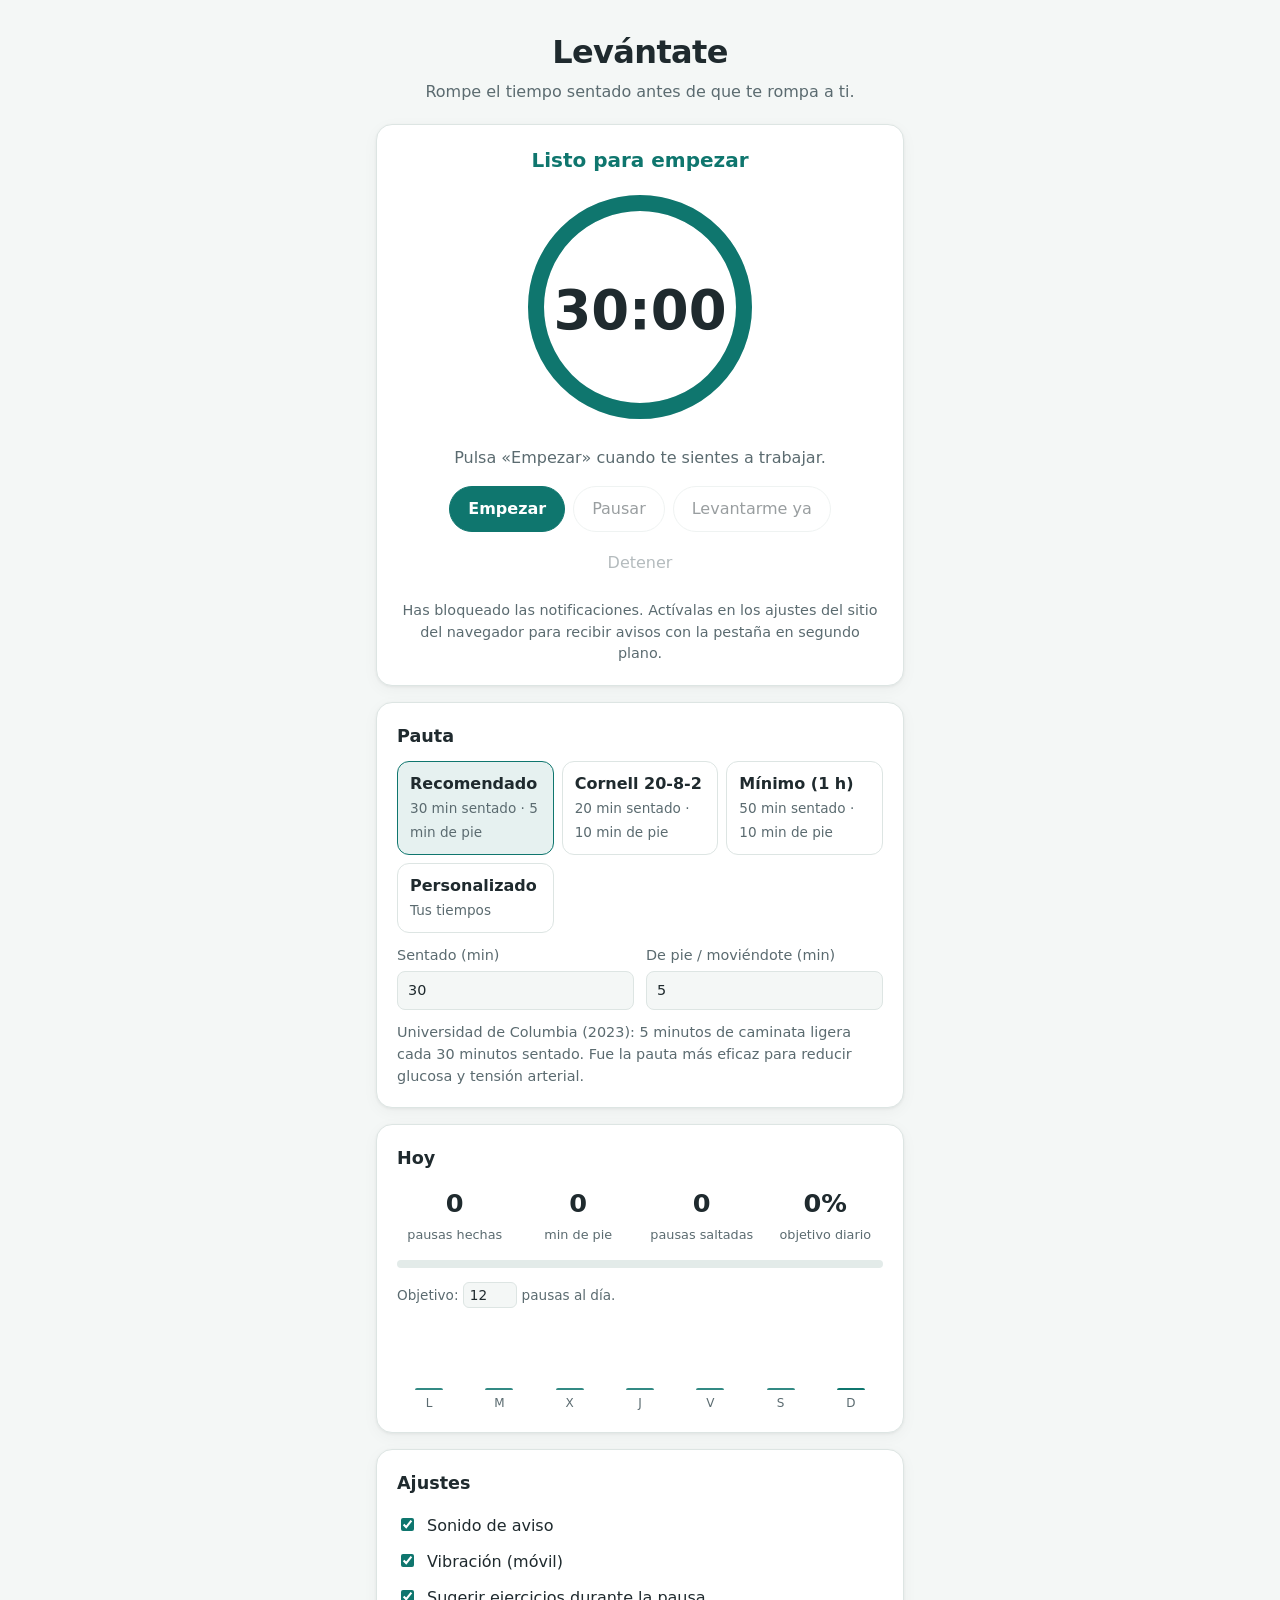
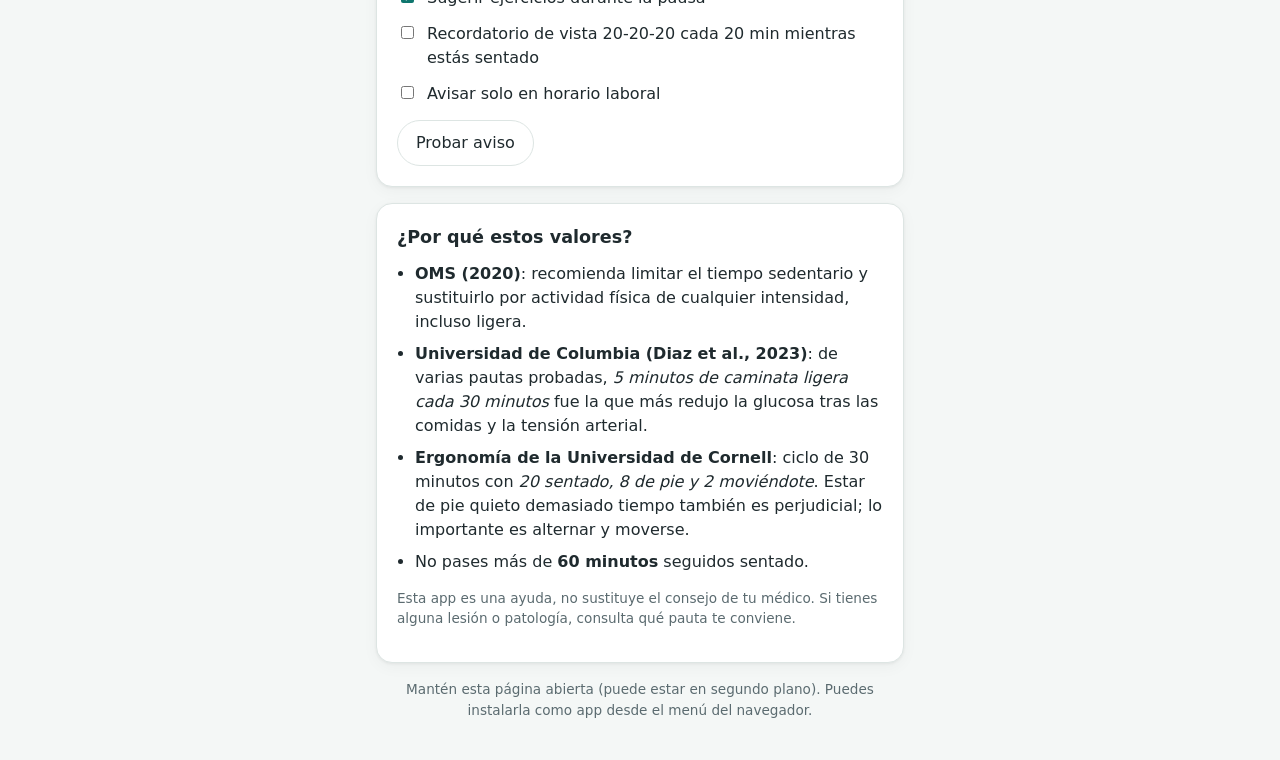
==== index.html @ d12fd1b6 "Crear app Levántate: avisos para levantarse y volver a sentarse PWA estática con pautas médicas (Col" ====
<!doctype html>
<html lang="es">
<head>
  <meta charset="utf-8">
  <meta name="viewport" content="width=device-width, initial-scale=1">
  <title>Levántate</title>
  <meta name="description" content="Recordatorios para levantarte y moverte mientras trabajas sentado, con pautas recomendadas por estudios médicos.">
  <meta name="theme-color" content="#0f766e">
  <link rel="manifest" href="manifest.webmanifest">
  <link rel="icon" href="icons/icon.svg" type="image/svg+xml">
  <link rel="apple-touch-icon" href="icons/icon-192.png">
  <link rel="stylesheet" href="styles.css">
</head>
<body>
  <main class="app">
    <header class="top">
      <h1>Levántate</h1>
      <p class="subtitle">Rompe el tiempo sentado antes de que te rompa a ti.</p>
    </header>

    <section class="card timer-card" aria-live="polite">
      <div class="phase" id="phaseLabel">Listo para empezar</div>
      <div class="ring-wrap">
        <svg class="ring" viewBox="0 0 120 120" aria-hidden="true">
          <circle class="ring-bg" cx="60" cy="60" r="52"></circle>
          <circle class="ring-fg" id="ringFg" cx="60" cy="60" r="52"></circle>
        </svg>
        <div class="time" id="timeLeft">30:00</div>
      </div>
      <div class="hint" id="phaseHint">Pulsa «Empezar» cuando te sientes a trabajar.</div>

      <div class="exercise hidden" id="exerciseBox">
        <div class="exercise-title">Mientras estás de pie prueba:</div>
        <div class="exercise-name" id="exerciseName"></div>
        <div class="exercise-desc" id="exerciseDesc"></div>
        <button class="link" id="nextExercise" type="button">Otra sugerencia</button>
      </div>

      <div class="controls">
        <button class="btn primary" id="startBtn" type="button">Empezar</button>
        <button class="btn" id="pauseBtn" type="button" disabled>Pausar</button>
        <button class="btn" id="skipBtn" type="button" disabled>Saltar fase</button>
        <button class="btn ghost" id="stopBtn" type="button" disabled>Detener</button>
      </div>
      <div class="notice hidden" id="permNotice">
        Las notificaciones están desactivadas. Solo oirás el sonido con la pestaña abierta.
        <button class="link" id="permBtn" type="button">Activar notificaciones</button>
      </div>
    </section>

    <section class="card">
      <h2>Pauta</h2>
      <div class="presets" id="presets" role="radiogroup" aria-label="Pauta de pausas"></div>
      <div class="custom" id="customBox">
        <label>Sentado (min)
          <input type="number" id="sitInput" min="1" max="180" step="1">
        </label>
        <label>De pie / moviéndote (min)
          <input type="number" id="standInput" min="1" max="60" step="1">
        </label>
      </div>
      <p class="preset-info" id="presetInfo"></p>
    </section>

    <section class="card">
      <h2>Hoy</h2>
      <div class="stats">
        <div class="stat"><span class="stat-num" id="statBreaks">0</span><span class="stat-label">pausas hechas</span></div>
        <div class="stat"><span class="stat-num" id="statStand">0</span><span class="stat-label">min de pie</span></div>
        <div class="stat"><span class="stat-num" id="statSkipped">0</span><span class="stat-label">pausas saltadas</span></div>
        <div class="stat"><span class="stat-num" id="statGoal">0%</span><span class="stat-label">objetivo diario</span></div>
      </div>
      <div class="goal-bar"><div class="goal-fill" id="goalFill"></div></div>
      <p class="small">Objetivo: <input type="number" id="goalInput" min="1" max="30" class="inline-num"> pausas al día.</p>
      <div class="week" id="weekChart" aria-label="Pausas de los últimos 7 días"></div>
    </section>

    <section class="card">
      <h2>Ajustes</h2>
      <label class="toggle"><input type="checkbox" id="soundToggle"> Sonido de aviso</label>
      <label class="toggle"><input type="checkbox" id="vibrateToggle"> Vibración (móvil)</label>
      <label class="toggle"><input type="checkbox" id="exerciseToggle"> Sugerir ejercicios durante la pausa</label>
      <label class="toggle"><input type="checkbox" id="eyesToggle"> Recordatorio de vista 20-20-20 cada 20 min mientras estás sentado</label>
      <label class="toggle"><input type="checkbox" id="hoursToggle"> Avisar solo en horario laboral</label>
      <div class="custom hours" id="hoursBox">
        <label>Desde <input type="time" id="hoursFrom"></label>
        <label>Hasta <input type="time" id="hoursTo"></label>
      </div>
      <button class="btn small-btn" id="testBtn" type="button">Probar aviso</button>
    </section>

    <section class="card evidence">
      <h2>¿Por qué estos valores?</h2>
      <ul>
        <li><strong>OMS (2020)</strong>: recomienda limitar el tiempo sedentario y sustituirlo por actividad física de cualquier intensidad, incluso ligera.</li>
        <li><strong>Universidad de Columbia (Diaz et al., 2023)</strong>: de varias pautas probadas, <em>5 minutos de caminata ligera cada 30 minutos</em> fue la que más redujo la glucosa tras las comidas y la tensión arterial.</li>
        <li><strong>Ergonomía de la Universidad de Cornell</strong>: ciclo de 30 minutos con <em>20 sentado, 8 de pie y 2 moviéndote</em>. Estar de pie quieto demasiado tiempo también es perjudicial; lo importante es alternar y moverse.</li>
        <li>No pases más de <strong>60 minutos</strong> seguidos sentado.</li>
      </ul>
      <p class="small">Esta app es una ayuda, no sustituye el consejo de tu médico. Si tienes alguna lesión o patología, consulta qué pauta te conviene.</p>
    </section>

    <footer class="foot small">
      Mantén esta página abierta (puede estar en segundo plano). Puedes instalarla como app desde el menú del navegador.
    </footer>
  </main>

  <script src="app.js"></script>
</body>
</html>
---- styles.css ----
:root {
  --bg: #f4f7f6;
  --card: #ffffff;
  --text: #1f2a2e;
  --muted: #5b6b70;
  --border: #dde5e3;
  --sit: #0f766e;
  --stand: #ea580c;
  --accent: #0f766e;
  --accent-text: #ffffff;
  --ring-bg: #e3ebe9;
  --shadow: 0 1px 3px rgba(0, 0, 0, 0.06), 0 4px 16px rgba(0, 0, 0, 0.04);
}

@media (prefers-color-scheme: dark) {
  :root {
    --bg: #0e1517;
    --card: #172124;
    --text: #e6eeec;
    --muted: #93a5a8;
    --border: #26363a;
    --sit: #2dd4bf;
    --stand: #fb923c;
    --accent: #14b8a6;
    --accent-text: #04201c;
    --ring-bg: #23322f;
    --shadow: none;
  }
}

* { box-sizing: border-box; }

body {
  margin: 0;
  background: var(--bg);
  color: var(--text);
  font-family: system-ui, -apple-system, "Segoe UI", Roboto, sans-serif;
  line-height: 1.5;
}

body.standing { --accent: var(--stand); }

.app {
  max-width: 560px;
  margin: 0 auto;
  padding: 16px 16px 40px;
}

.top { text-align: center; margin: 12px 0 20px; }
.top h1 { margin: 0; font-size: 2rem; letter-spacing: -0.02em; }
.subtitle { margin: 4px 0 0; color: var(--muted); }

.card {
  background: var(--card);
  border: 1px solid var(--border);
  border-radius: 16px;
  padding: 20px;
  margin-bottom: 16px;
  box-shadow: var(--shadow);
}

.card h2 { margin: 0 0 12px; font-size: 1.1rem; }

.timer-card { text-align: center; }

.phase {
  font-weight: 700;
  font-size: 1.25rem;
  color: var(--accent);
}

.ring-wrap {
  position: relative;
  width: min(240px, 70vw);
  aspect-ratio: 1;
  margin: 12px auto;
}

.ring { width: 100%; height: 100%; transform: rotate(-90deg); }
.ring circle { fill: none; stroke-width: 8; }
.ring-bg { stroke: var(--ring-bg); }
.ring-fg {
  stroke: var(--accent);
  stroke-linecap: round;
  stroke-dasharray: 326.73;
  stroke-dashoffset: 0;
  transition: stroke-dashoffset 0.9s linear, stroke 0.3s;
}

.time {
  position: absolute;
  inset: 0;
  display: grid;
  place-items: center;
  font-size: clamp(2.4rem, 12vw, 3.4rem);
  font-weight: 700;
  font-variant-numeric: tabular-nums;
}

.hint { color: var(--muted); min-height: 1.5em; }

.exercise {
  margin: 16px 0 4px;
  padding: 14px;
  border-radius: 12px;
  background: color-mix(in srgb, var(--stand) 12%, transparent);
  text-align: left;
}
.exercise-title { font-size: 0.85rem; color: var(--muted); }
.exercise-name { font-weight: 700; font-size: 1.05rem; margin-top: 2px; }
.exercise-desc { margin: 4px 0 6px; }

.controls {
  display: flex;
  flex-wrap: wrap;
  gap: 8px;
  justify-content: center;
  margin-top: 16px;
}

.btn {
  font: inherit;
  padding: 10px 18px;
  border-radius: 999px;
  border: 1px solid var(--border);
  background: transparent;
  color: var(--text);
  cursor: pointer;
}
.btn:hover:not(:disabled) { border-color: var(--accent); }
.btn:disabled { opacity: 0.45; cursor: default; }
.btn.primary {
  background: var(--accent);
  border-color: var(--accent);
  color: var(--accent-text);
  font-weight: 600;
}
.btn.ghost { border-color: transparent; color: var(--muted); }
.small-btn { margin-top: 8px; }

.link {
  font: inherit;
  background: none;
  border: none;
  padding: 0;
  color: var(--accent);
  text-decoration: underline;
  cursor: pointer;
}

.notice {
  margin-top: 14px;
  font-size: 0.9rem;
  color: var(--muted);
}

.presets {
  display: grid;
  grid-template-columns: repeat(auto-fit, minmax(150px, 1fr));
  gap: 8px;
}

.preset {
  font: inherit;
  text-align: left;
  padding: 10px 12px;
  border-radius: 12px;
  border: 1px solid var(--border);
  background: transparent;
  color: var(--text);
  cursor: pointer;
}
.preset[aria-checked="true"] {
  border-color: var(--sit);
  background: color-mix(in srgb, var(--sit) 10%, transparent);
}
.preset-name { font-weight: 600; display: block; }
.preset-vals { font-size: 0.85rem; color: var(--muted); }

.custom {
  display: flex;
  gap: 12px;
  flex-wrap: wrap;
  margin-top: 12px;
}
.custom label { display: flex; flex-direction: column; font-size: 0.9rem; color: var(--muted); flex: 1 1 140px; }
.custom input {
  font: inherit;
  margin-top: 4px;
  padding: 8px 10px;
  border-radius: 8px;
  border: 1px solid var(--border);
  background: var(--bg);
  color: var(--text);
}

.preset-info { color: var(--muted); font-size: 0.9rem; margin: 12px 0 0; }

.stats {
  display: grid;
  grid-template-columns: repeat(4, 1fr);
  gap: 8px;
  text-align: center;
}
@media (max-width: 420px) { .stats { grid-template-columns: repeat(2, 1fr); } }
.stat-num { display: block; font-size: 1.6rem; font-weight: 700; font-variant-numeric: tabular-nums; }
.stat-label { font-size: 0.8rem; color: var(--muted); }

.goal-bar {
  height: 8px;
  border-radius: 999px;
  background: var(--ring-bg);
  margin-top: 14px;
  overflow: hidden;
}
.goal-fill { height: 100%; width: 0; background: var(--sit); transition: width 0.4s; }

.inline-num {
  font: inherit;
  width: 4em;
  padding: 2px 6px;
  border-radius: 6px;
  border: 1px solid var(--border);
  background: var(--bg);
  color: var(--text);
}

.week {
  display: flex;
  align-items: flex-end;
  gap: 6px;
  height: 90px;
  margin-top: 8px;
}
.week-col { flex: 1; display: flex; flex-direction: column; align-items: center; justify-content: flex-end; height: 100%; }
.week-bar { width: 100%; max-width: 28px; background: var(--sit); border-radius: 4px 4px 0 0; min-height: 2px; opacity: 0.85; }
.week-col.today .week-bar { opacity: 1; }
.week-day { font-size: 0.75rem; color: var(--muted); margin-top: 4px; }
.week-val { font-size: 0.7rem; color: var(--muted); }

.toggle { display: flex; gap: 10px; align-items: flex-start; padding: 6px 0; cursor: pointer; }
.toggle input { margin-top: 4px; accent-color: var(--sit); }

.evidence ul { padding-left: 18px; margin: 0; }
.evidence li { margin-bottom: 8px; }

.small { font-size: 0.85rem; color: var(--muted); }
.foot { text-align: center; }
.hidden { display: none !important; }
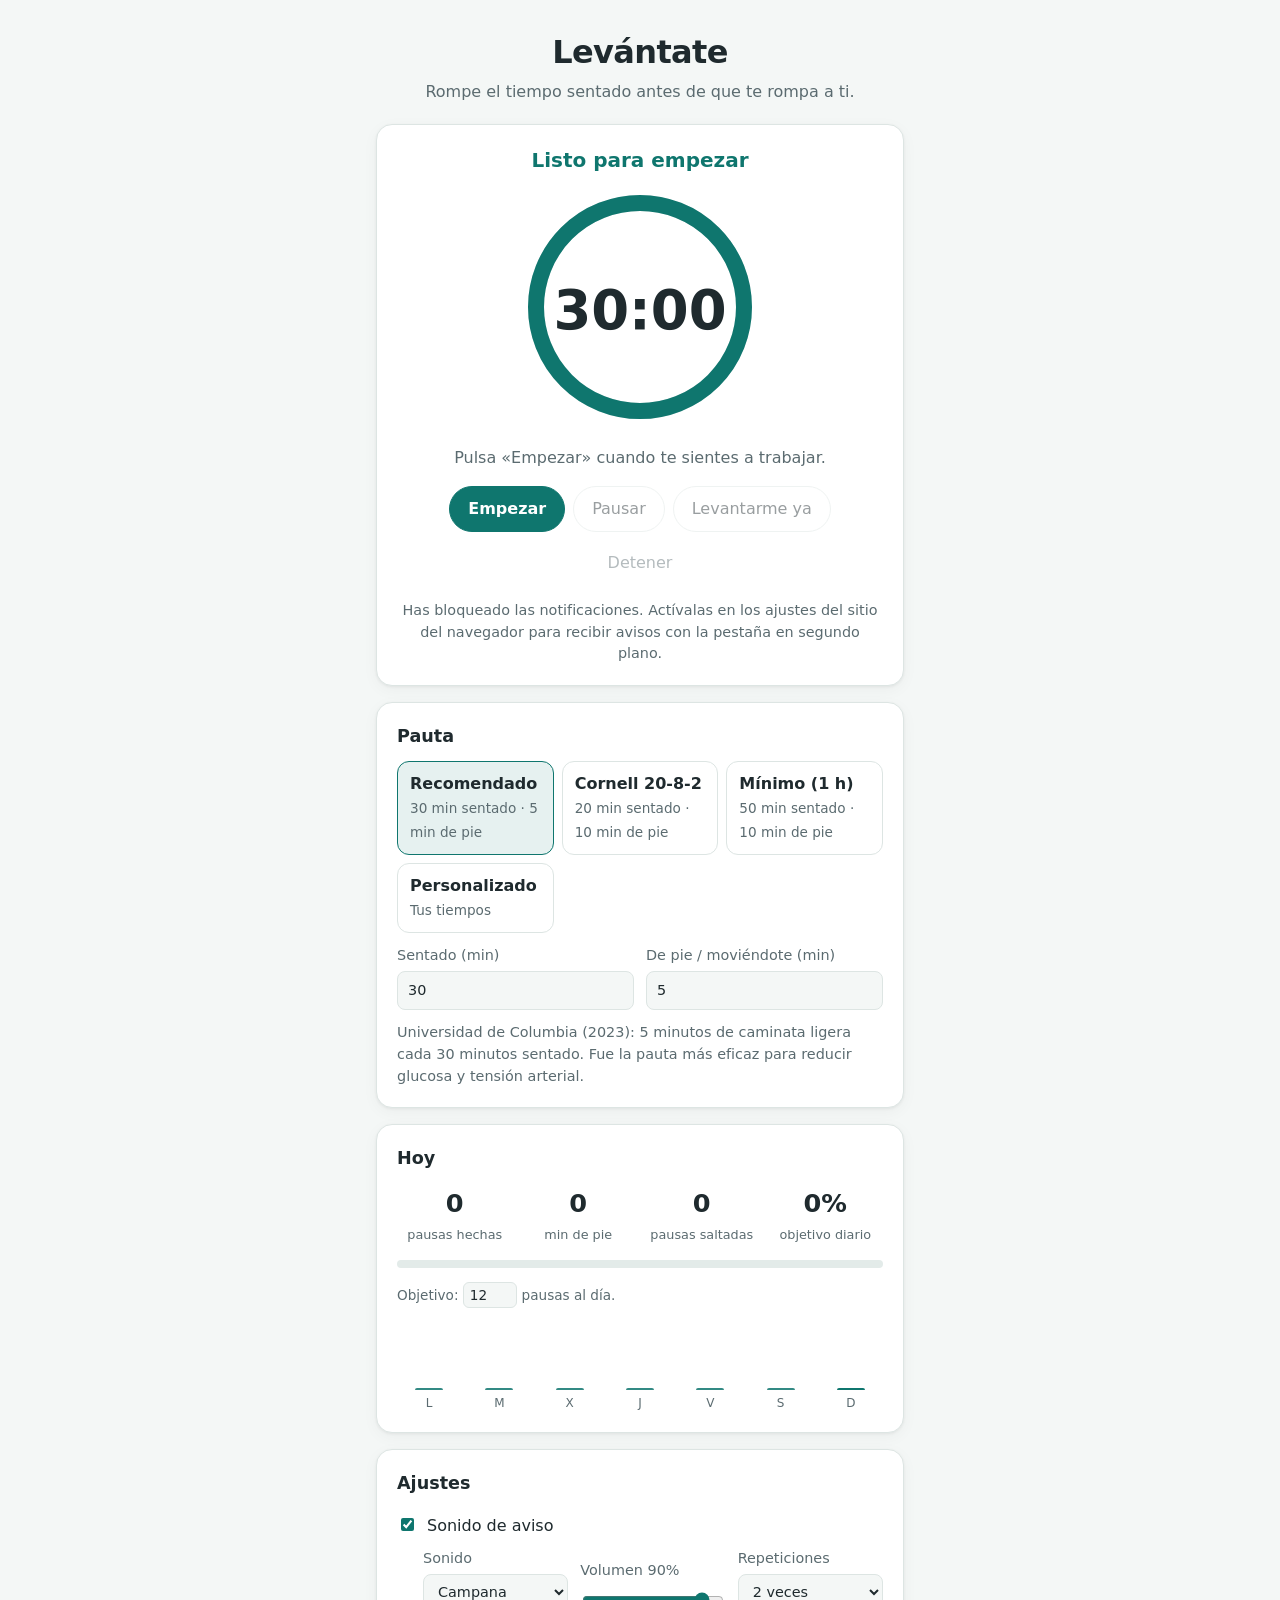
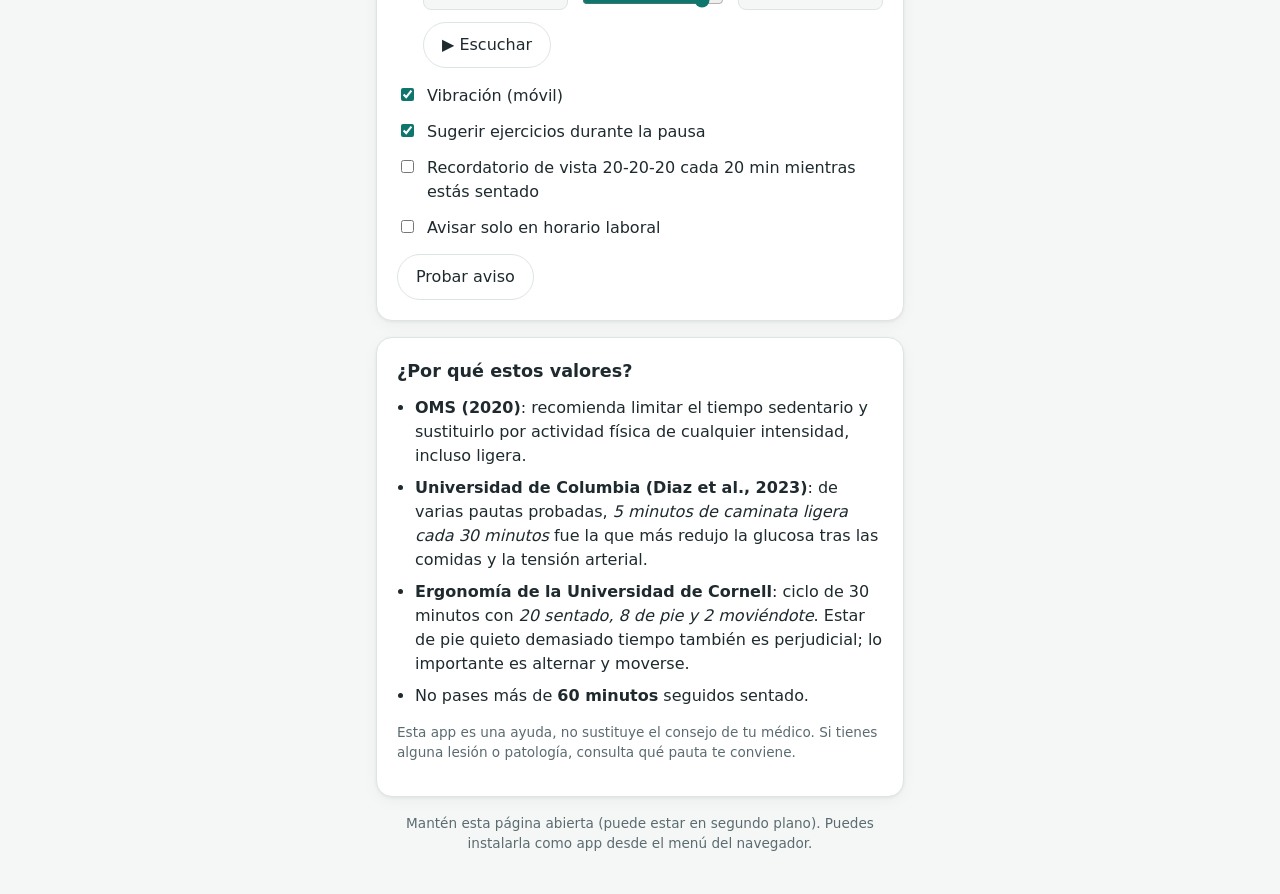
==== commit 8576add8: "Elegir sonido de aviso, volumen más alto y repeticiones Seis sonidos sintetizados (campana, alarma, " ====
--- a/index.html
+++ b/index.html
@@ -78,6 +78,23 @@
     <section class="card">
       <h2>Ajustes</h2>
       <label class="toggle"><input type="checkbox" id="soundToggle"> Sonido de aviso</label>
+      <div class="sound-box" id="soundBox">
+        <label>Sonido
+          <select id="soundType"></select>
+        </label>
+        <label><span>Volumen <span id="volumeVal"></span></span>
+          <input type="range" id="volumeInput" min="10" max="100" step="5">
+        </label>
+        <label>Repeticiones
+          <select id="repeatInput">
+            <option value="1">1 vez</option>
+            <option value="2">2 veces</option>
+            <option value="3">3 veces</option>
+            <option value="5">5 veces</option>
+          </select>
+        </label>
+        <button class="btn small-btn" id="soundTestBtn" type="button">▶ Escuchar</button>
+      </div>
       <label class="toggle"><input type="checkbox" id="vibrateToggle"> Vibración (móvil)</label>
       <label class="toggle"><input type="checkbox" id="exerciseToggle"> Sugerir ejercicios durante la pausa</label>
       <label class="toggle"><input type="checkbox" id="eyesToggle"> Recordatorio de vista 20-20-20 cada 20 min mientras estás sentado</label>
--- a/styles.css
+++ b/styles.css
@@ -238,6 +238,26 @@
 .week-day { font-size: 0.75rem; color: var(--muted); margin-top: 4px; }
 .week-val { font-size: 0.7rem; color: var(--muted); }
 
+.sound-box {
+  display: flex;
+  flex-wrap: wrap;
+  gap: 12px;
+  align-items: flex-end;
+  margin: 4px 0 10px 26px;
+}
+.sound-box label { display: flex; flex-direction: column; font-size: 0.9rem; color: var(--muted); flex: 1 1 130px; }
+.sound-box select {
+  font: inherit;
+  margin-top: 4px;
+  padding: 8px 10px;
+  border-radius: 8px;
+  border: 1px solid var(--border);
+  background: var(--bg);
+  color: var(--text);
+}
+.sound-box input[type="range"] { margin-top: 10px; accent-color: var(--sit); }
+.sound-box .small-btn { margin-top: 0; }
+
 .toggle { display: flex; gap: 10px; align-items: flex-start; padding: 6px 0; cursor: pointer; }
 .toggle input { margin-top: 4px; accent-color: var(--sit); }
 
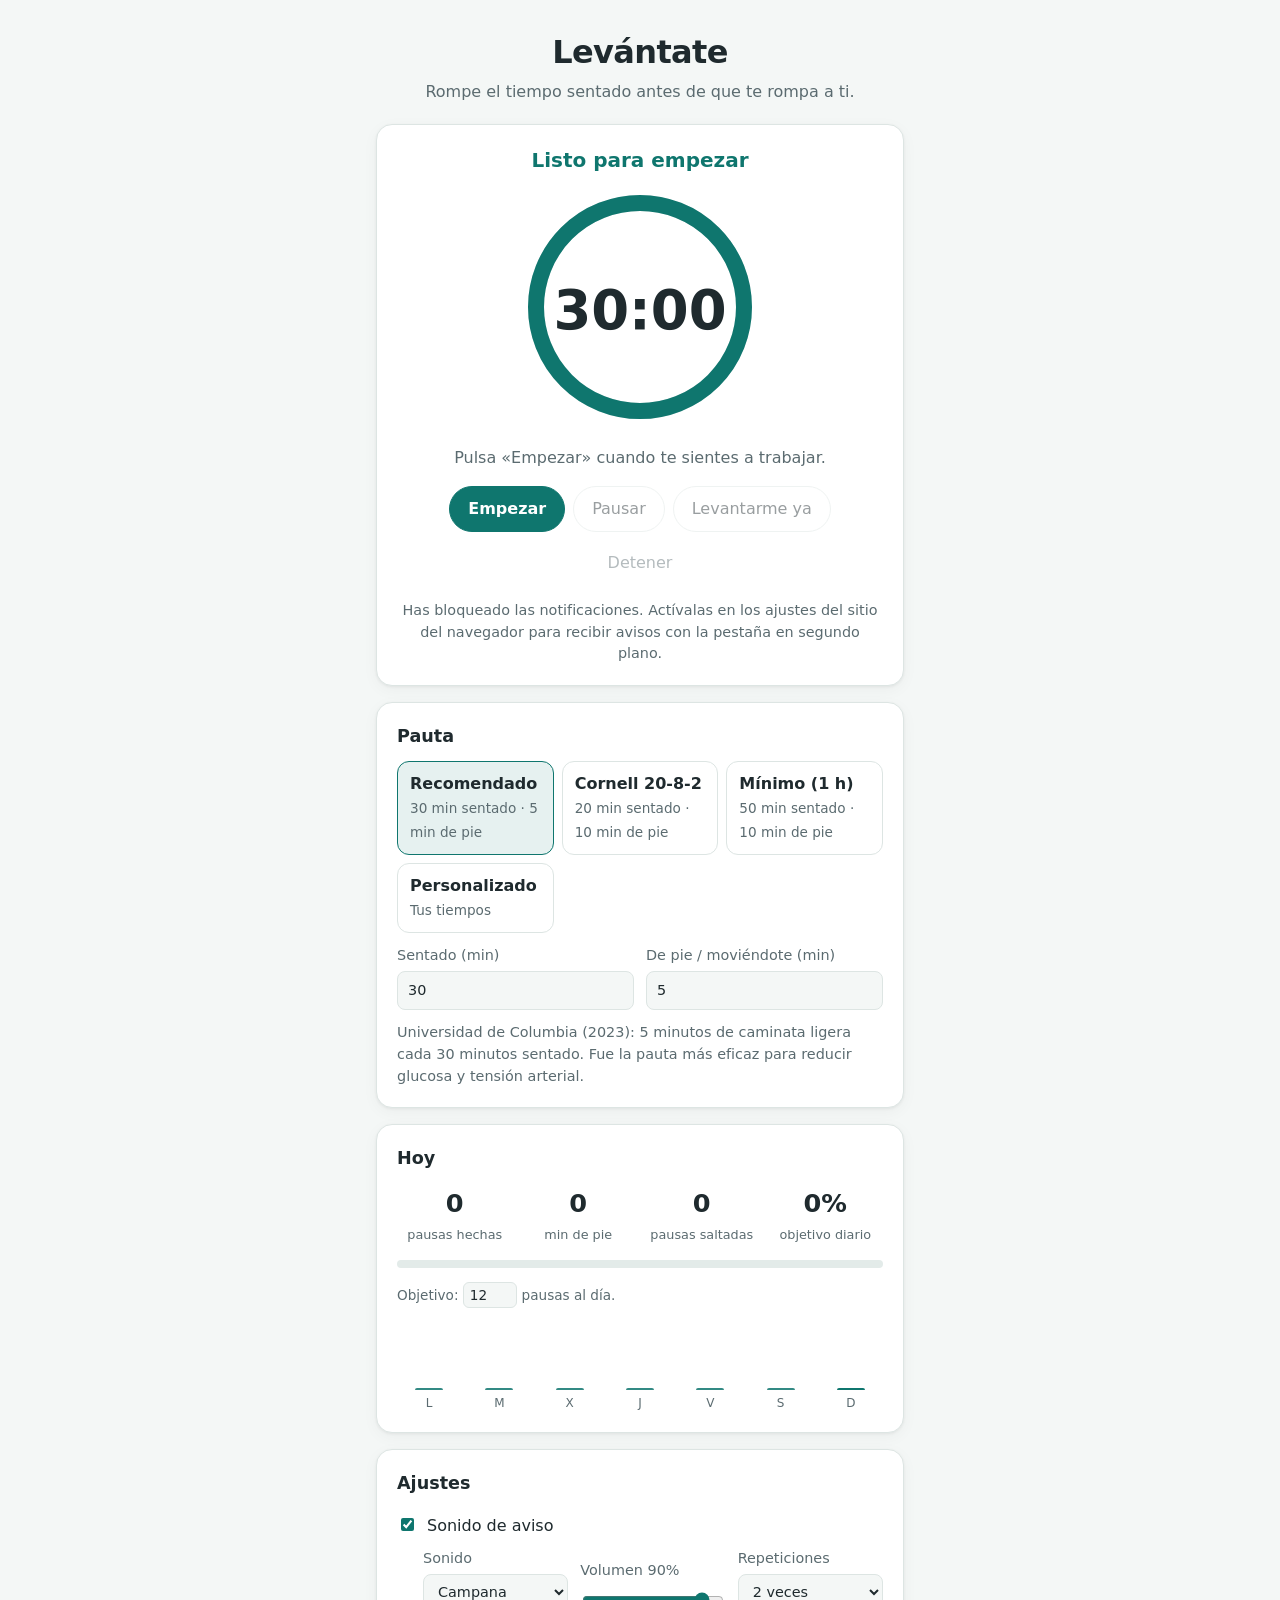
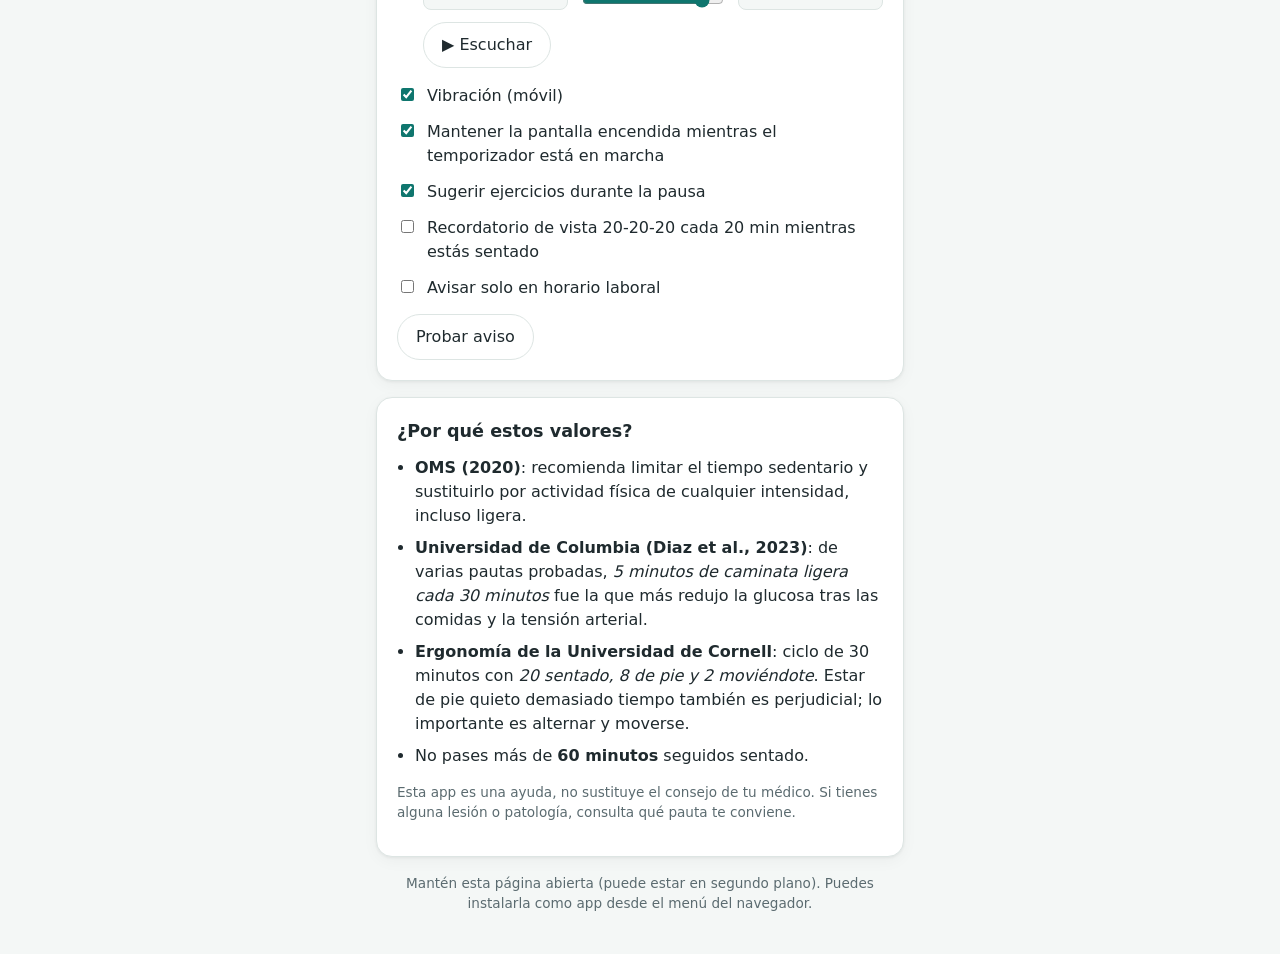
==== commit c77bf3d9: "Mejoras para iPhone: sonido en modo silencio, pantalla encendida y guía - audioSession 'playback' pa" ====
--- a/index.html
+++ b/index.html
@@ -9,6 +9,9 @@
   <link rel="manifest" href="manifest.webmanifest">
   <link rel="icon" href="icons/icon.svg" type="image/svg+xml">
   <link rel="apple-touch-icon" href="icons/icon-192.png">
+  <meta name="apple-mobile-web-app-capable" content="yes">
+  <meta name="apple-mobile-web-app-title" content="Levántate">
+  <meta name="apple-mobile-web-app-status-bar-style" content="default">
   <link rel="stylesheet" href="styles.css">
 </head>
 <body>
@@ -17,6 +20,15 @@
       <h1>Levántate</h1>
       <p class="subtitle">Rompe el tiempo sentado antes de que te rompa a ti.</p>
     </header>
+
+    <details class="card ios-help hidden" id="iosHelp">
+      <summary>Uso en iPhone</summary>
+      <ol>
+        <li id="iosInstall">Pulsa <strong>Compartir</strong> <span aria-hidden="true">⬆︎</span> → <strong>Añadir a pantalla de inicio</strong> y abre la app desde ese icono. Solo así iOS permite notificaciones.</li>
+        <li>iOS detiene las webs al bloquear la pantalla o cambiar de app. Deja la app <strong>abierta en primer plano</strong> con «Mantener la pantalla encendida» activado (por ejemplo, con el móvil en un soporte junto al ordenador).</li>
+        <li>El sonido suena aunque el iPhone esté en silencio; el volumen lo marcan los botones laterales.</li>
+      </ol>
+    </details>
 
     <section class="card timer-card" aria-live="polite">
       <div class="phase" id="phaseLabel">Listo para empezar</div>
@@ -96,6 +108,7 @@
         <button class="btn small-btn" id="soundTestBtn" type="button">▶ Escuchar</button>
       </div>
       <label class="toggle"><input type="checkbox" id="vibrateToggle"> Vibración (móvil)</label>
+      <label class="toggle"><input type="checkbox" id="wakeToggle"> Mantener la pantalla encendida mientras el temporizador está en marcha</label>
       <label class="toggle"><input type="checkbox" id="exerciseToggle"> Sugerir ejercicios durante la pausa</label>
       <label class="toggle"><input type="checkbox" id="eyesToggle"> Recordatorio de vista 20-20-20 cada 20 min mientras estás sentado</label>
       <label class="toggle"><input type="checkbox" id="hoursToggle"> Avisar solo en horario laboral</label>
--- a/styles.css
+++ b/styles.css
@@ -267,3 +267,8 @@
 .small { font-size: 0.85rem; color: var(--muted); }
 .foot { text-align: center; }
 .hidden { display: none !important; }
+
+.ios-help { border-color: color-mix(in srgb, var(--stand) 50%, var(--border)); }
+.ios-help summary { font-weight: 700; cursor: pointer; }
+.ios-help ol { margin: 12px 0 0; padding-left: 20px; }
+.ios-help li { margin-bottom: 6px; }
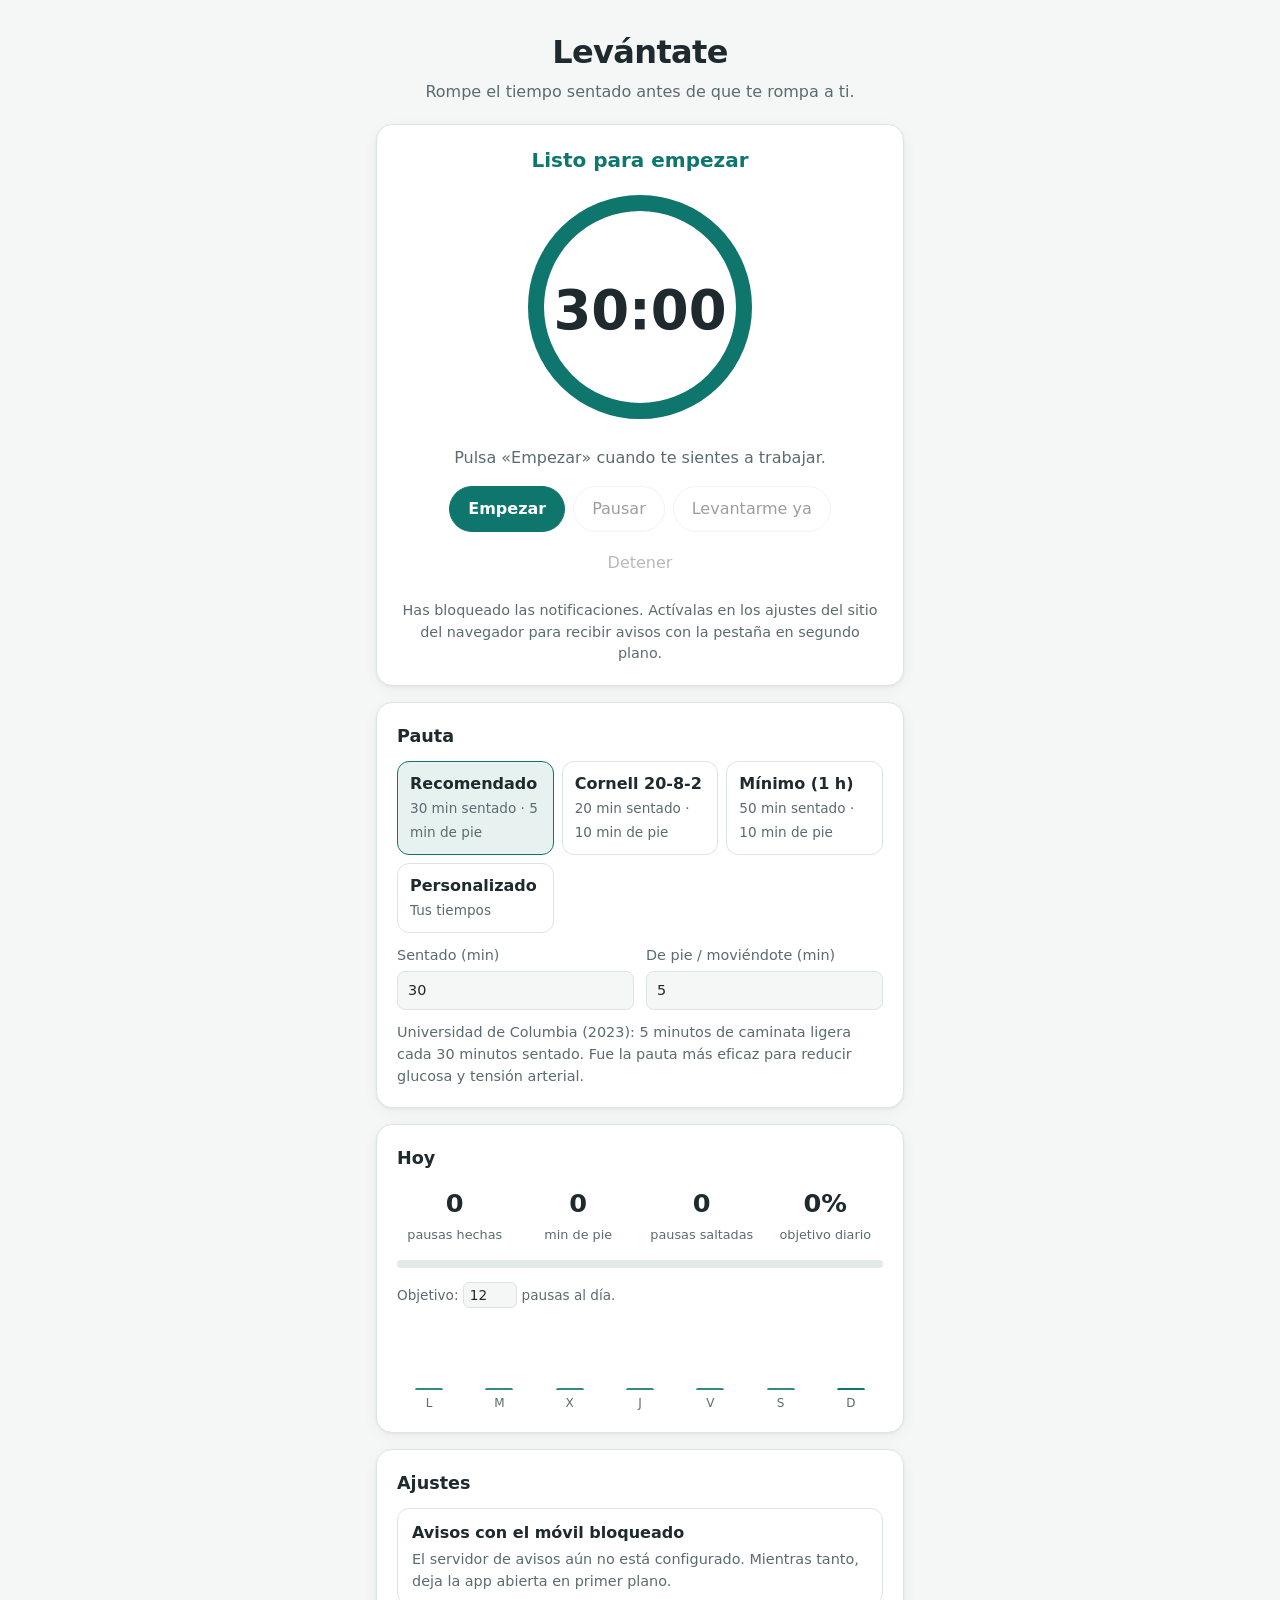
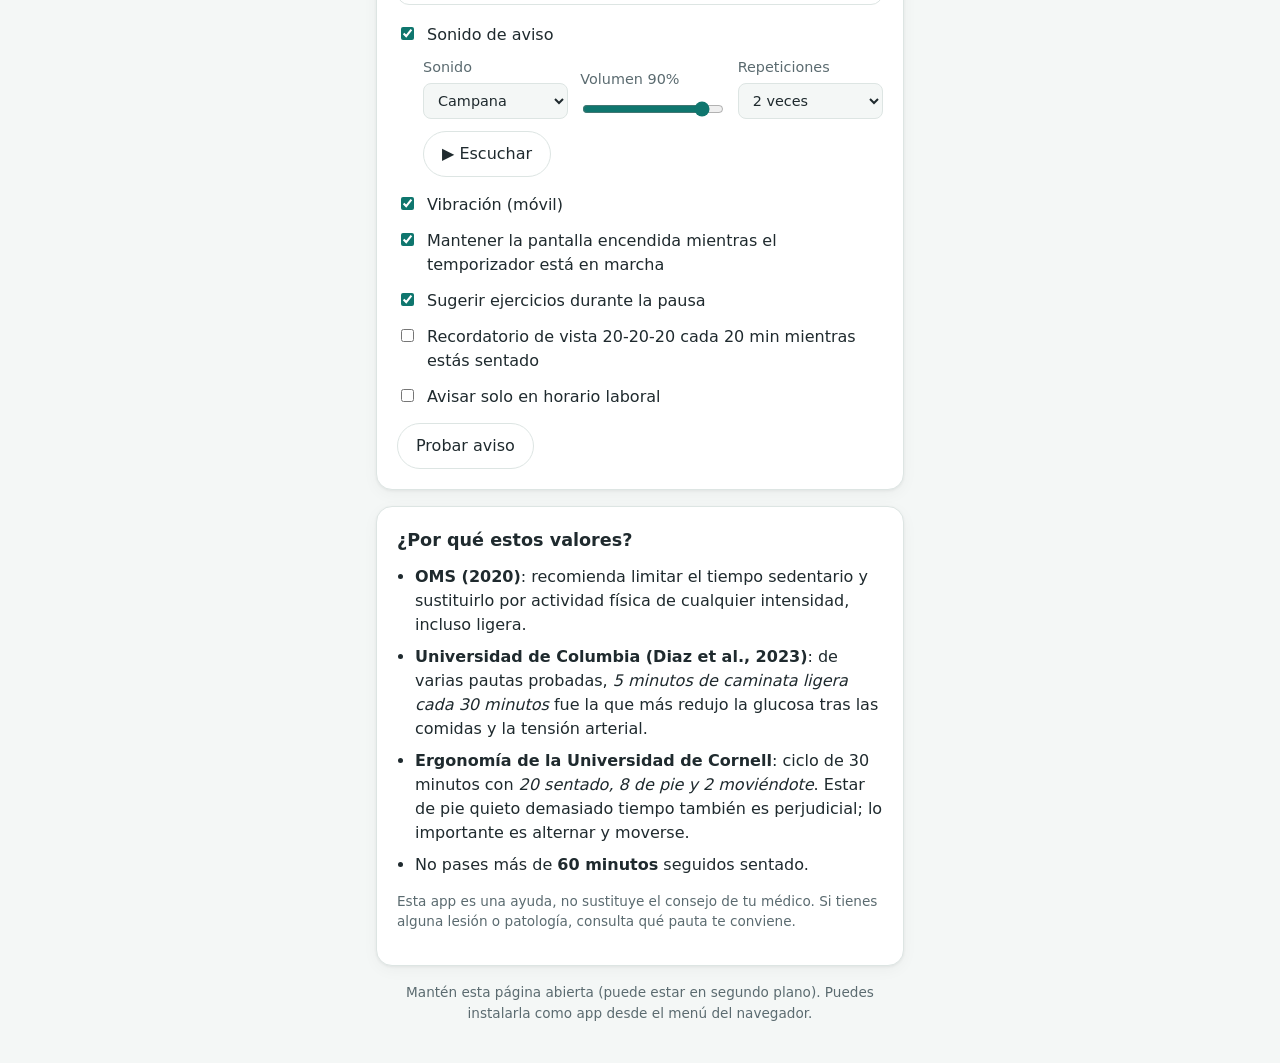
==== commit 76de2b13: "Avisos con el móvil bloqueado mediante notificaciones push - Servidor en Cloudflare Workers + Durabl" ====
--- a/index.html
+++ b/index.html
@@ -89,6 +89,11 @@
 
     <section class="card">
       <h2>Ajustes</h2>
+      <div class="push-box" id="pushBox">
+        <strong>Avisos con el móvil bloqueado</strong>
+        <p id="pushStatus">Comprobando…</p>
+        <button class="btn small-btn" id="pushTestBtn" type="button">Probar con el móvil bloqueado</button>
+      </div>
       <label class="toggle"><input type="checkbox" id="soundToggle"> Sonido de aviso</label>
       <div class="sound-box" id="soundBox">
         <label>Sonido
@@ -135,6 +140,6 @@
     </footer>
   </main>
 
-  <script src="app.js"></script>
+  <script type="module" src="app.js"></script>
 </body>
 </html>
--- a/styles.css
+++ b/styles.css
@@ -272,3 +272,12 @@
 .ios-help summary { font-weight: 700; cursor: pointer; }
 .ios-help ol { margin: 12px 0 0; padding-left: 20px; }
 .ios-help li { margin-bottom: 6px; }
+
+.push-box {
+  padding: 12px 14px;
+  margin-bottom: 12px;
+  border-radius: 12px;
+  border: 1px solid var(--border);
+}
+.push-box p { margin: 4px 0 0; font-size: 0.9rem; color: var(--muted); }
+.push-box.push-on { border-color: var(--sit); background: color-mix(in srgb, var(--sit) 8%, transparent); }
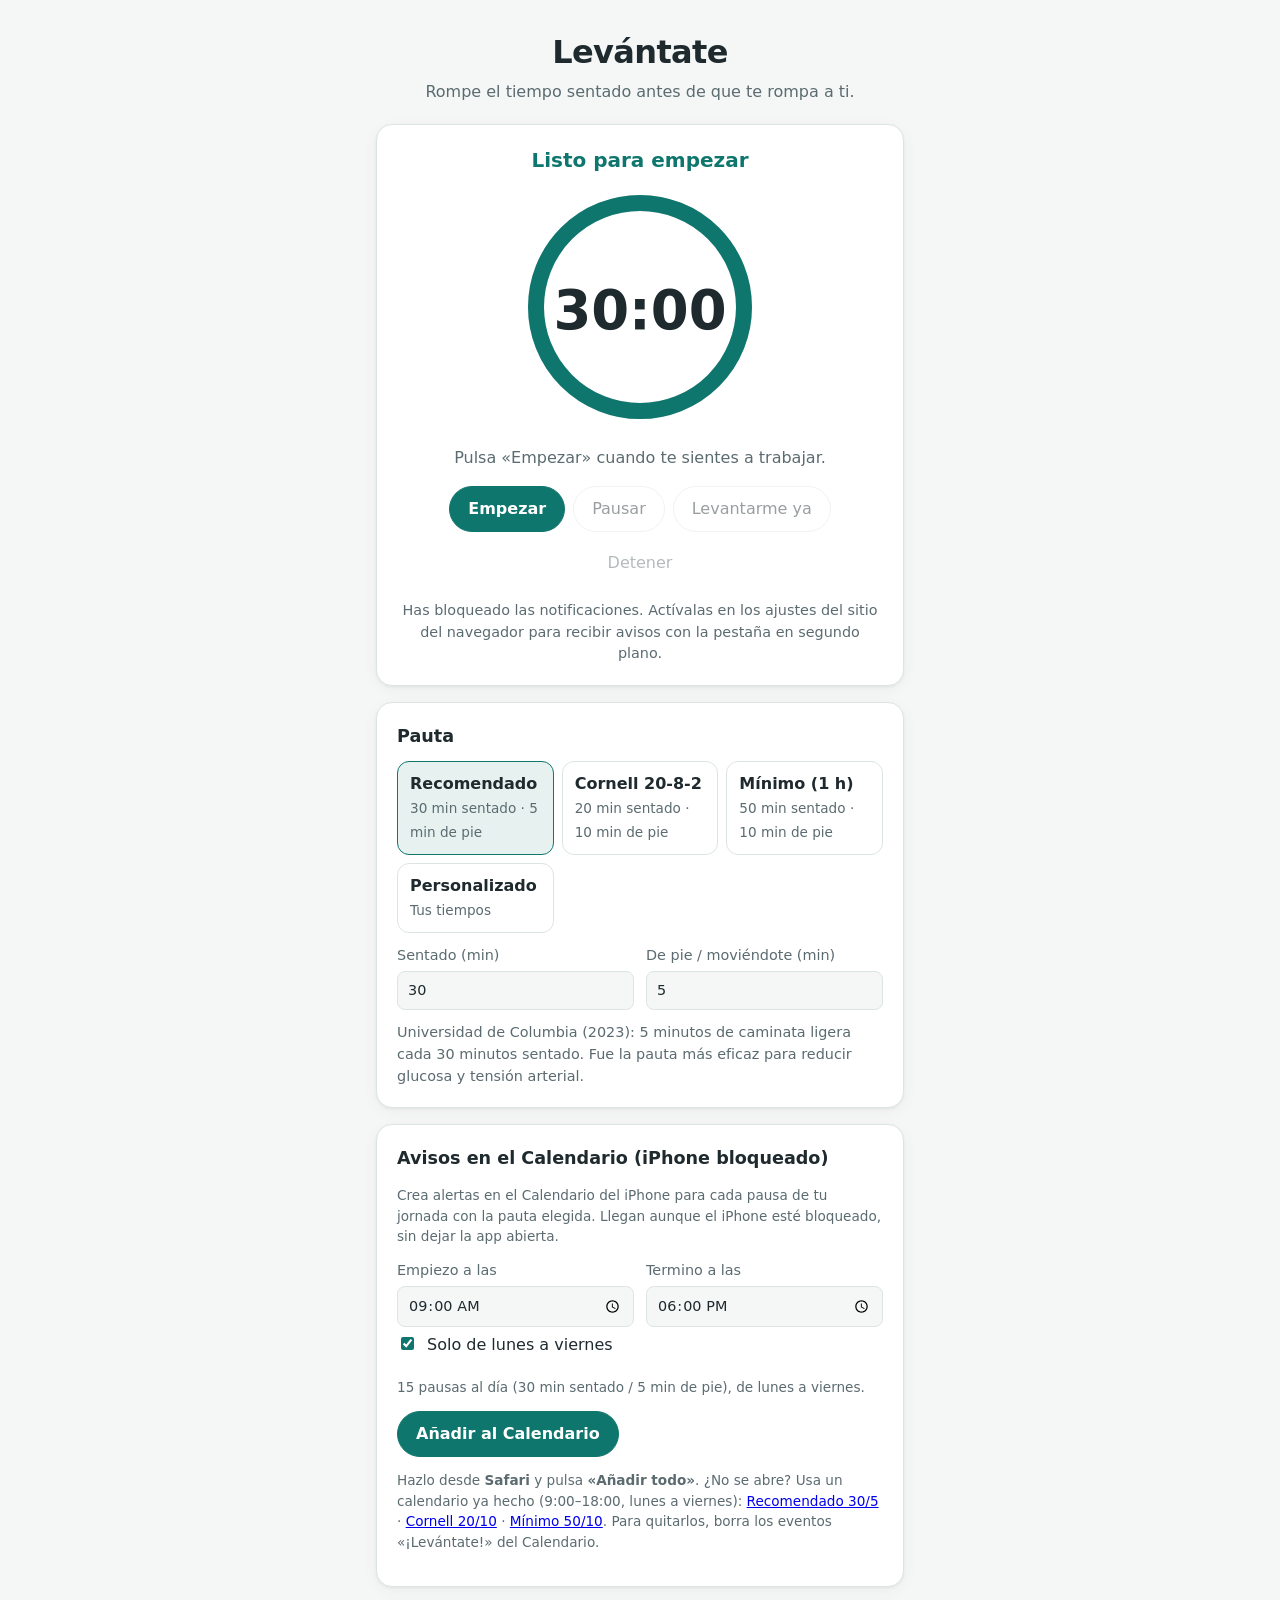
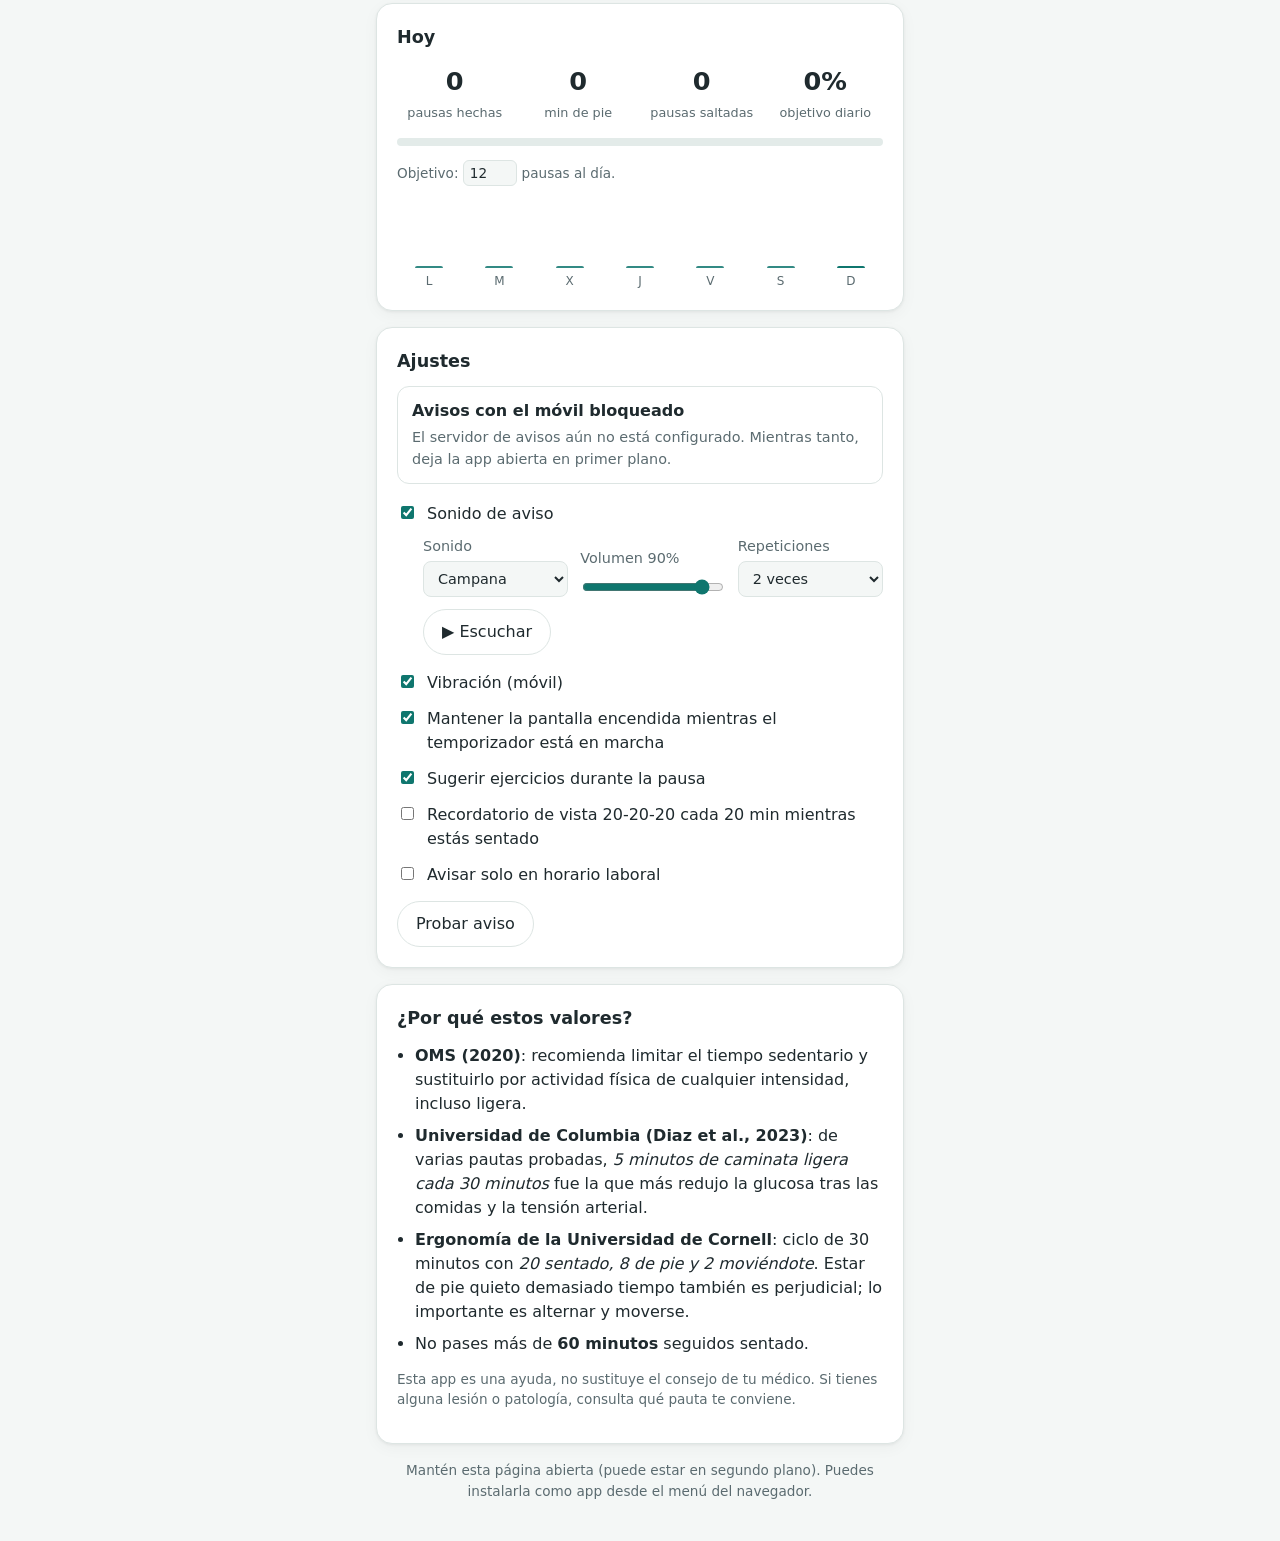
==== commit e08c161e: "Avisos en el Calendario del iPhone sin servidor Genera un .ics con una alerta para levantarse y otra" ====
--- a/index.html
+++ b/index.html
@@ -74,6 +74,23 @@
       <p class="preset-info" id="presetInfo"></p>
     </section>
 
+    <section class="card" id="calCard">
+      <h2>Avisos en el Calendario (iPhone bloqueado)</h2>
+      <p class="small">Crea alertas en el Calendario del iPhone para cada pausa de tu jornada con la pauta elegida. Llegan aunque el iPhone esté bloqueado, sin dejar la app abierta.</p>
+      <div class="custom">
+        <label>Empiezo a las <input type="time" id="calFrom"></label>
+        <label>Termino a las <input type="time" id="calTo"></label>
+      </div>
+      <label class="toggle"><input type="checkbox" id="calWeekdays"> Solo de lunes a viernes</label>
+      <p class="small" id="calSummary"></p>
+      <button class="btn primary" id="calBtn" type="button">Añadir al Calendario</button>
+      <p class="small">Hazlo desde <strong>Safari</strong> y pulsa <strong>«Añadir todo»</strong>. ¿No se abre? Usa un calendario ya hecho (9:00–18:00, lunes a viernes):
+        <a href="calendarios/recomendado-9-18-lv.ics">Recomendado 30/5</a> ·
+        <a href="calendarios/cornell-9-18-lv.ics">Cornell 20/10</a> ·
+        <a href="calendarios/minimo-9-18-lv.ics">Mínimo 50/10</a>.
+        Para quitarlos, borra los eventos «¡Levántate!» del Calendario.</p>
+    </section>
+
     <section class="card">
       <h2>Hoy</h2>
       <div class="stats">
